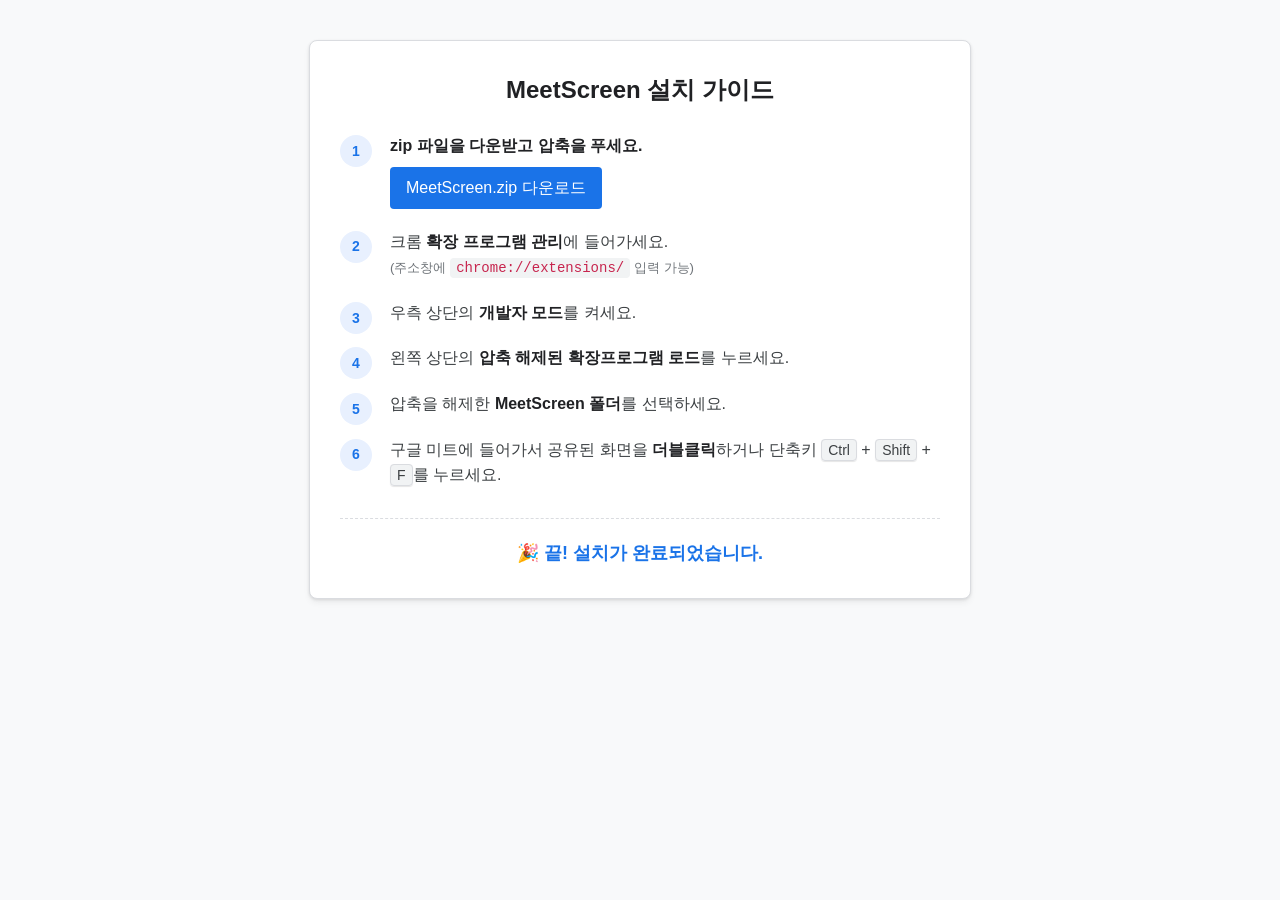
==== meetscreen.html @ 5454ffea "Create meetscreen.html" ====
<!DOCTYPE html>
<html lang="ko">
<head>
    <meta charset="UTF-8">
    <meta name="viewport" content="width=device-width, initial-scale=1.0">
    <title>MeetScreen 확장 프로그램 설치 가이드</title>
    <style>
        :root {
            --primary-color: #1a73e8;
            --bg-color: #f8f9fa;
            --text-color: #3c4043;
            --border-color: #dadce0;
        }
        body {
            font-family: -apple-system, BlinkMacSystemFont, "Segoe UI", Roboto, Helvetica, Arial, sans-serif;
            background-color: var(--bg-color);
            color: var(--text-color);
            line-height: 1.6;
            margin: 0;
            padding: 40px 20px;
            display: flex;
            justify-content: center;
        }
        .container {
            max-width: 600px;
            width: 100%;
            background: #ffffff;
            padding: 30px;
            border-radius: 8px;
            box-shadow: 0 4px 6px rgba(0,0,0,0.05), 0 1px 3px rgba(0,0,0,0.1);
            border: 1px solid var(--border-color);
        }
        h1 {
            font-size: 24px;
            color: #202124;
            margin-top: 0;
            margin-bottom: 24px;
            text-align: center;
            font-weight: 600;
        }
        ol {
            list-style: none;
            padding: 0;
            margin: 0;
        }
        li {
            position: relative;
            padding-left: 50px;
            margin-bottom: 20px;
            font-size: 16px;
        }
        li::before {
            content: counter(step-counter);
            counter-increment: step-counter;
            position: absolute;
            left: 0;
            top: 2px;
            width: 32px;
            height: 32px;
            background-color: #e8f0fe;
            color: var(--primary-color);
            border-radius: 50%;
            display: flex;
            align-items: center;
            justify-content: center;
            font-weight: bold;
            font-size: 14px;
        }
        ol {
            counter-reset: step-counter;
        }
        .download-btn {
            display: inline-block;
            background-color: var(--primary-color);
            color: white;
            text-decoration: none;
            padding: 8px 16px;
            border-radius: 4px;
            font-weight: 500;
            margin-top: 8px;
            transition: background-color 0.2s;
        }
        .download-btn:hover {
            background-color: #1557b0;
        }
        .code-tag {
            background-color: #f1f3f4;
            padding: 2px 6px;
            border-radius: 4px;
            font-family: SFMono-Regular, Consolas, Liberation Mono, Menlo, monospace;
            font-size: 14px;
            color: #c7254e;
        }
        .shortcut {
            background-color: #f1f3f4;
            border: 1px solid var(--border-color);
            padding: 2px 6px;
            border-radius: 4px;
            font-size: 14px;
            box-shadow: 0 1px 1px rgba(0,0,0,0.1);
        }
        .highlight {
            font-weight: bold;
            color: #202124;
        }
        .end-step {
            text-align: center;
            font-size: 18px;
            font-weight: bold;
            color: var(--primary-color);
            margin-top: 30px;
            padding-top: 20px;
            border-top: 1px dashed var(--border-color);
        }
    </style>
</head>
<body>

<div class="container">
    <h1>MeetScreen 설치 가이드</h1>
    <ol>
        <li>
            <span class="highlight">zip 파일을 다운받고 압축을 푸세요.</span><br>
            <!-- # 자리에 실제 다운로드 링크를 넣으세요 -->
            <a href="https://hjenry9193.github.io/MeetScreen.zip" class="download-btn">MeetScreen.zip 다운로드</a>
        </li>
        <li>크롬 <span class="highlight">확장 프로그램 관리</span>에 들어가세요.<br><small style="color: #70757a;">(주소창에 <span class="code-tag">chrome://extensions/</span> 입력 가능)</small></li>
        <li>우측 상단의 <span class="highlight">개발자 모드</span>를 켜세요.</li>
        <li>왼쪽 상단의 <span class="highlight">압축 해제된 확장프로그램 로드</span>를 누르세요.</li>
        <li>압축을 해제한 <span class="highlight">MeetScreen 폴더</span>를 선택하세요.</li>
        <li>구글 미트에 들어가서 공유된 화면을 <span class="highlight">더블클릭</span>하거나 단축키 <span class="shortcut">Ctrl</span> + <span class="shortcut">Shift</span> + <span class="shortcut">F</span>를 누르세요.</li>
    </ol>
    <div class="end-step">🎉 끝! 설치가 완료되었습니다.</div>
</div>

</body>
</html>
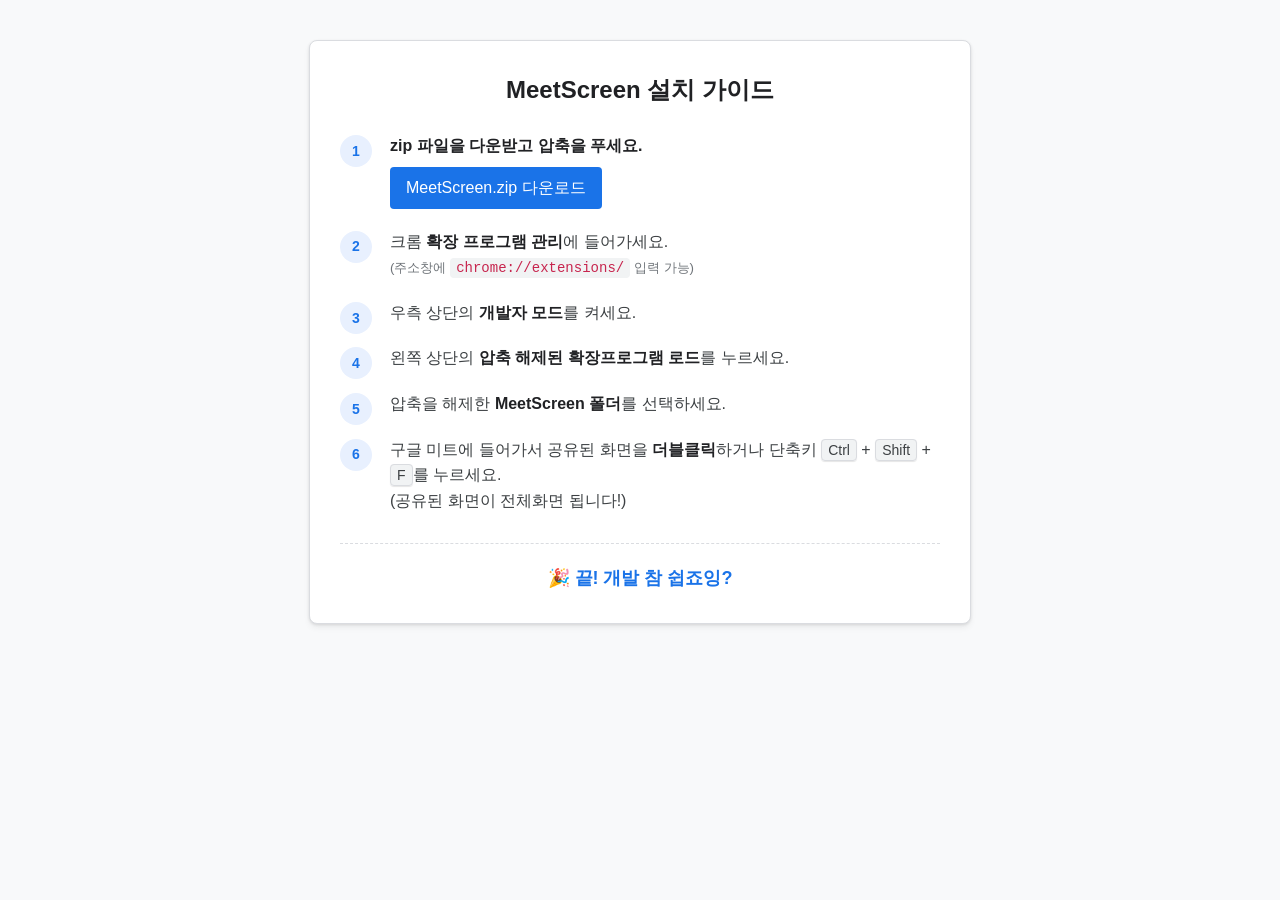
==== commit 9ba450dc: "Update meetscreen.html" ====
--- a/meetscreen.html
+++ b/meetscreen.html
@@ -128,9 +128,9 @@
         <li>우측 상단의 <span class="highlight">개발자 모드</span>를 켜세요.</li>
         <li>왼쪽 상단의 <span class="highlight">압축 해제된 확장프로그램 로드</span>를 누르세요.</li>
         <li>압축을 해제한 <span class="highlight">MeetScreen 폴더</span>를 선택하세요.</li>
-        <li>구글 미트에 들어가서 공유된 화면을 <span class="highlight">더블클릭</span>하거나 단축키 <span class="shortcut">Ctrl</span> + <span class="shortcut">Shift</span> + <span class="shortcut">F</span>를 누르세요.</li>
+        <li>구글 미트에 들어가서 공유된 화면을 <span class="highlight">더블클릭</span>하거나 단축키 <span class="shortcut">Ctrl</span> + <span class="shortcut">Shift</span> + <span class="shortcut">F</span>를 누르세요.<br>(공유된 화면이 전체화면 됩니다!)</li>
     </ol>
-    <div class="end-step">🎉 끝! 설치가 완료되었습니다.</div>
+    <div class="end-step">🎉 끝! 개발 참 쉽죠잉?</div>
 </div>
 
 </body>
